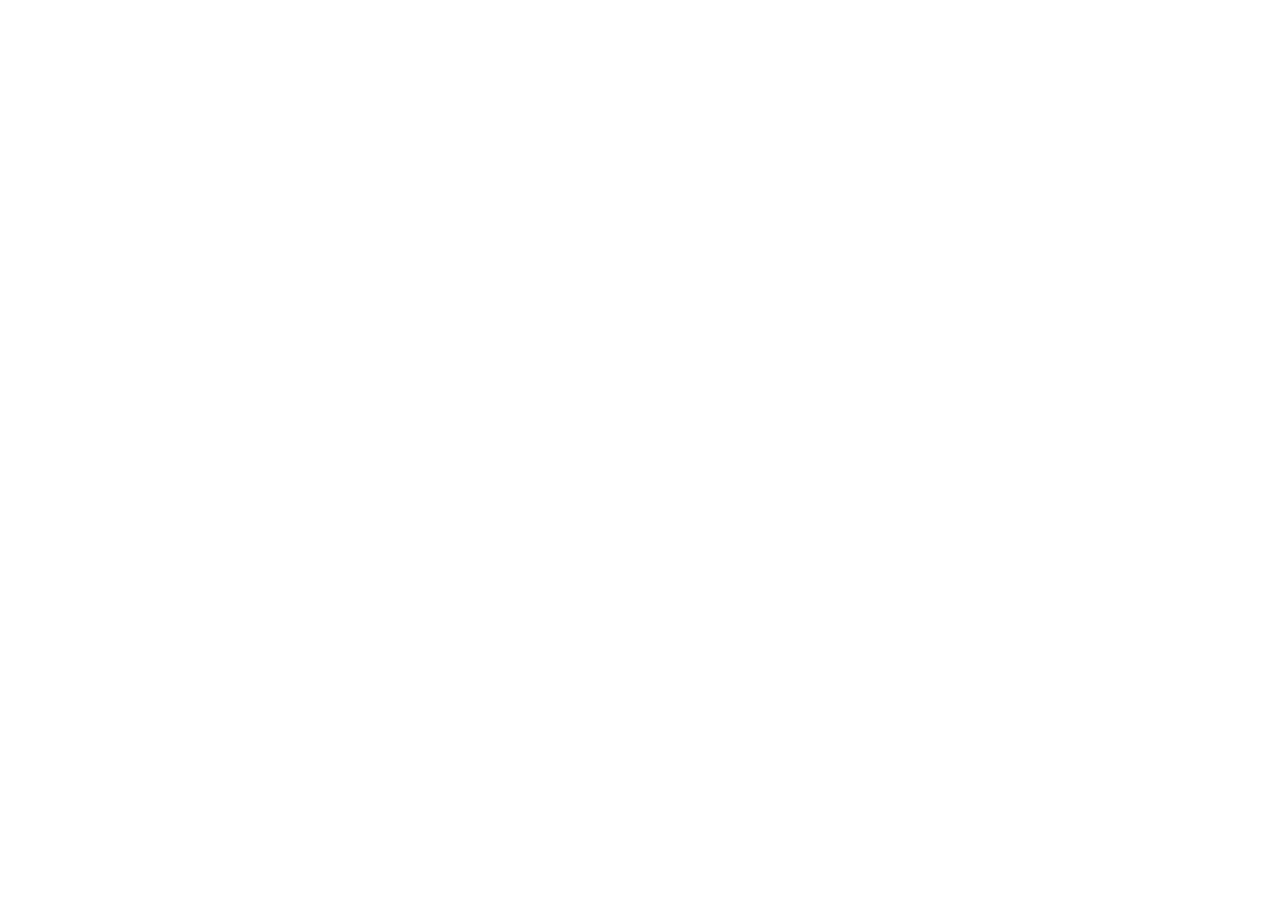
==== index.html @ 8a75d8ac "add login and signup page" ====
<!DOCTYPE html>
<html lang="en">
<head>
    <meta charset="UTF-8">
    <meta name="viewport" content="width=device-width, initial-scale=1.0">
    
    <title>Document</title>
</head>
<body>
    

    <script src="app.js"></script>
</body>
</html>
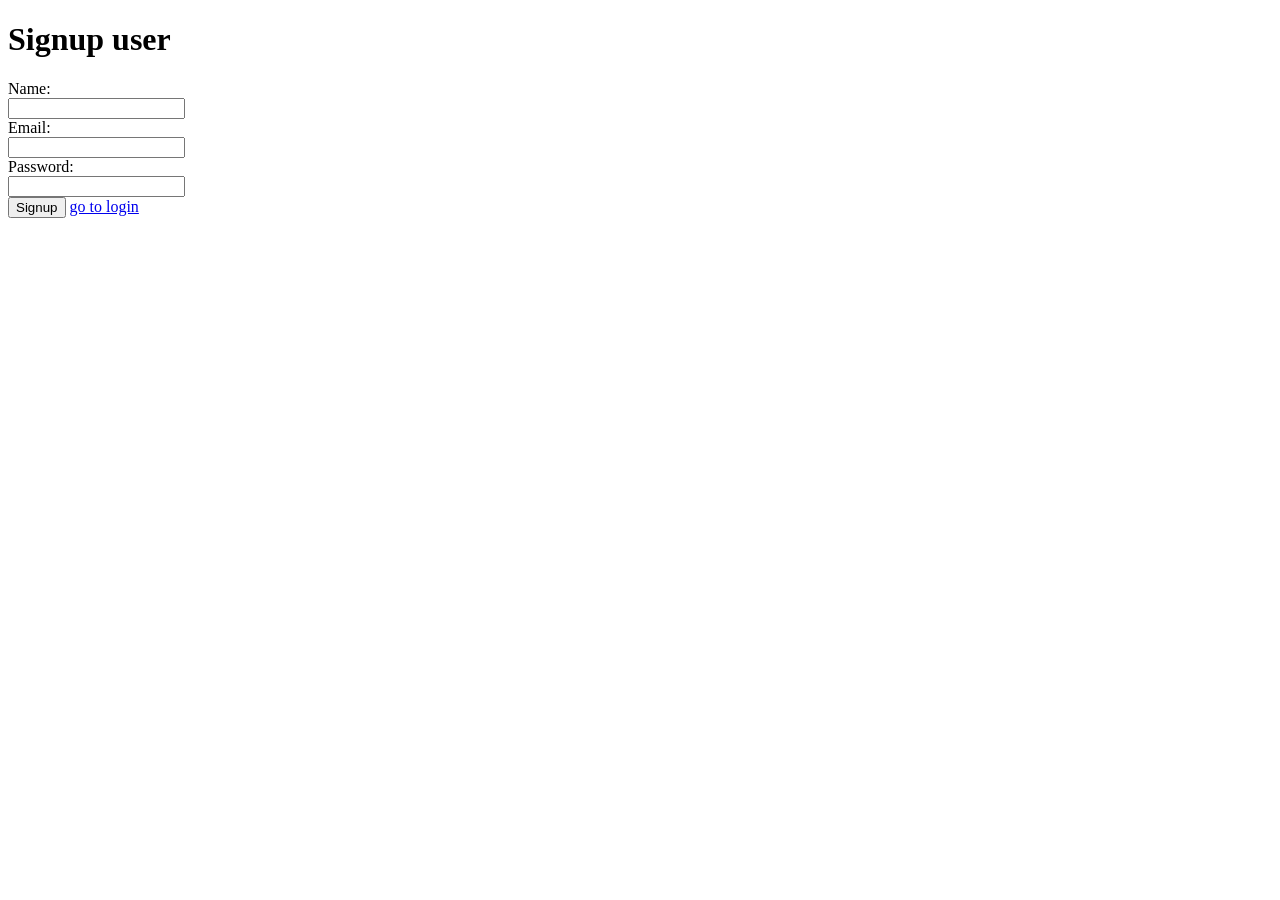
==== commit 015ef58b: "update the index.html code" ====
--- a/index.html
+++ b/index.html
@@ -2,12 +2,34 @@
 <html lang="en">
 <head>
     <meta charset="UTF-8">
+    <meta http-equiv="X-UA-Compatible" content="IE=edge">
     <meta name="viewport" content="width=device-width, initial-scale=1.0">
-    
     <title>Document</title>
 </head>
 <body>
-    
+    <div>
+        <h1>Signup user</h1>
+        <label>
+            Name:
+            <br />
+            <input type="text" id="name">
+        </label>
+        <br />
+        <label>
+            Email:
+            <br />
+            <input type="email" id="email">
+        </label>
+        <br />
+        <label>
+            Password:
+            <br />
+            <input type="password" id="password">
+        </label>
+        <br />
+        <button onclick="signup()">Signup</button>
+        <a href="login.html">go to login</a>
+    </div>
 
     <script src="app.js"></script>
 </body>
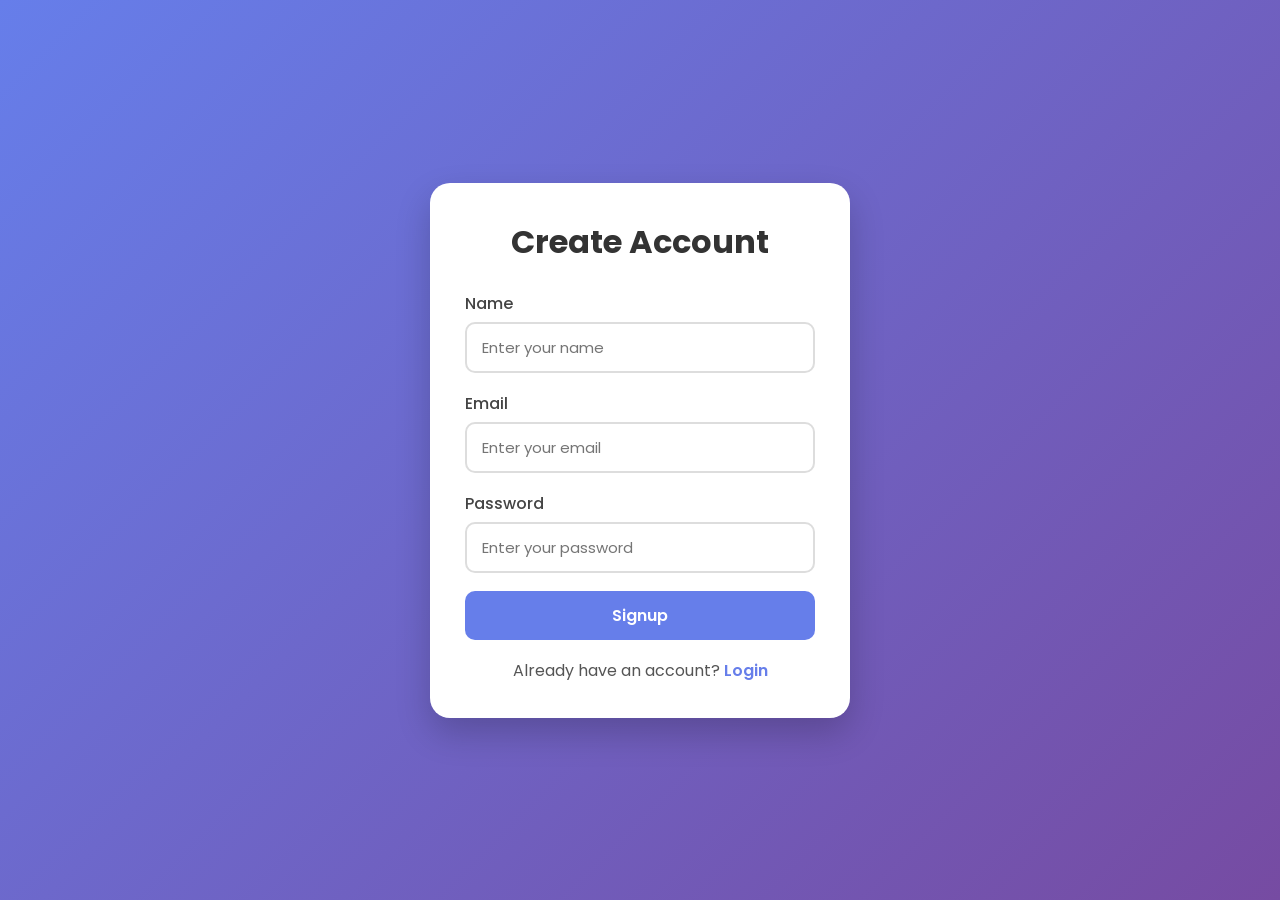
==== commit 8e21764e: "update login page" ====
--- a/index.html
+++ b/index.html
@@ -2,33 +2,36 @@
 <html lang="en">
 <head>
     <meta charset="UTF-8">
-    <meta http-equiv="X-UA-Compatible" content="IE=edge">
     <meta name="viewport" content="width=device-width, initial-scale=1.0">
-    <title>Document</title>
+    <title>Signup</title>
+    <link rel="stylesheet" href="style.css">
 </head>
 <body>
-    <div>
-        <h1>Signup user</h1>
-        <label>
-            Name:
-            <br />
-            <input type="text" id="name">
-        </label>
-        <br />
-        <label>
-            Email:
-            <br />
-            <input type="email" id="email">
-        </label>
-        <br />
-        <label>
-            Password:
-            <br />
-            <input type="password" id="password">
-        </label>
-        <br />
+
+    <div class="container">
+        <h1>Create Account</h1>
+
+        <div class="input-group">
+            <label>Name</label>
+            <input type="text" id="name" placeholder="Enter your name">
+        </div>
+
+        <div class="input-group">
+            <label>Email</label>
+            <input type="email" id="email" placeholder="Enter your email">
+        </div>
+
+        <div class="input-group">
+            <label>Password</label>
+            <input type="password" id="password" placeholder="Enter your password">
+        </div>
+
         <button onclick="signup()">Signup</button>
-        <a href="login.html">go to login</a>
+
+        <div class="bottom-text">
+            Already have an account?
+            <a href="login.html">Login</a>
+        </div>
     </div>
 
     <script src="app.js"></script>
--- a/style.css
+++ b/style.css
@@ -0,0 +1,105 @@
+/* Google Font */
+@import url('https://fonts.googleapis.com/css2?family=Poppins:wght@300;400;500;600;700&display=swap');
+
+*{
+    margin: 0;
+    padding: 0;
+    box-sizing: border-box;
+    font-family: 'Poppins', sans-serif;
+}
+
+body{
+    min-height: 100vh;
+    display: flex;
+    justify-content: center;
+    align-items: center;
+    background: linear-gradient(135deg, #667eea, #764ba2);
+    padding: 20px;
+}
+
+.container{
+    width: 100%;
+    max-width: 420px;
+    background: #fff;
+    padding: 35px;
+    border-radius: 20px;
+    box-shadow: 0 15px 35px rgba(0,0,0,0.2);
+}
+
+.container h1{
+    text-align: center;
+    color: #333;
+    margin-bottom: 25px;
+    font-size: 2rem;
+}
+
+.input-group{
+    margin-bottom: 18px;
+}
+
+.input-group label{
+    display: block;
+    font-weight: 500;
+    color: #444;
+    margin-bottom: 6px;
+}
+
+.input-group input{
+    width: 100%;
+    padding: 12px 15px;
+    border: 2px solid #ddd;
+    border-radius: 10px;
+    font-size: 15px;
+    transition: 0.3s;
+}
+
+.input-group input:focus{
+    outline: none;
+    border-color: #667eea;
+    box-shadow: 0 0 10px rgba(102,126,234,0.3);
+}
+
+button{
+    width: 100%;
+    padding: 12px;
+    border: none;
+    border-radius: 10px;
+    background: #667eea;
+    color: white;
+    font-size: 16px;
+    font-weight: 600;
+    cursor: pointer;
+    transition: 0.3s;
+}
+
+button:hover{
+    background: #5a67d8;
+    transform: translateY(-2px);
+}
+
+.bottom-text{
+    text-align: center;
+    margin-top: 18px;
+    color: #555;
+}
+
+.bottom-text a{
+    text-decoration: none;
+    color: #667eea;
+    font-weight: 600;
+}
+
+.bottom-text a:hover{
+    text-decoration: underline;
+}
+
+/* Mobile Responsive */
+@media(max-width:480px){
+    .container{
+        padding: 25px;
+    }
+
+    .container h1{
+        font-size: 1.7rem;
+    }
+}
